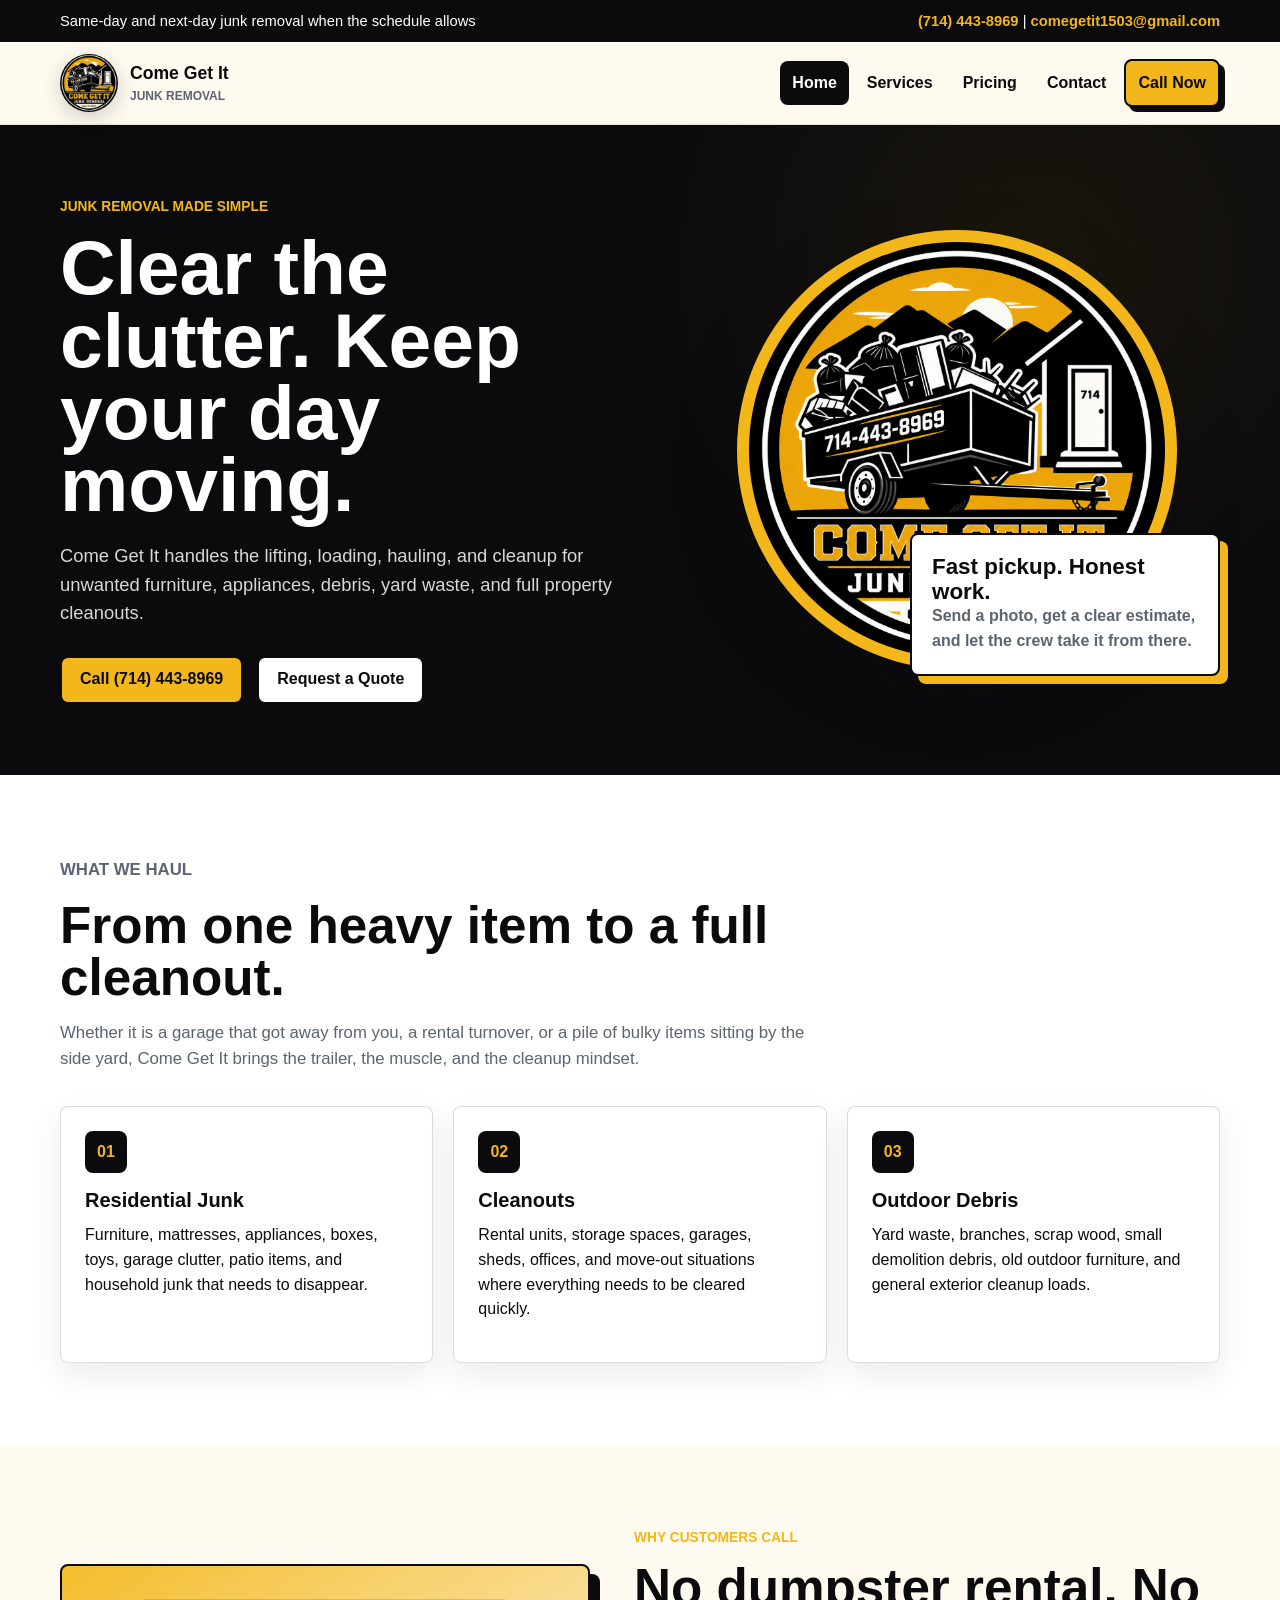
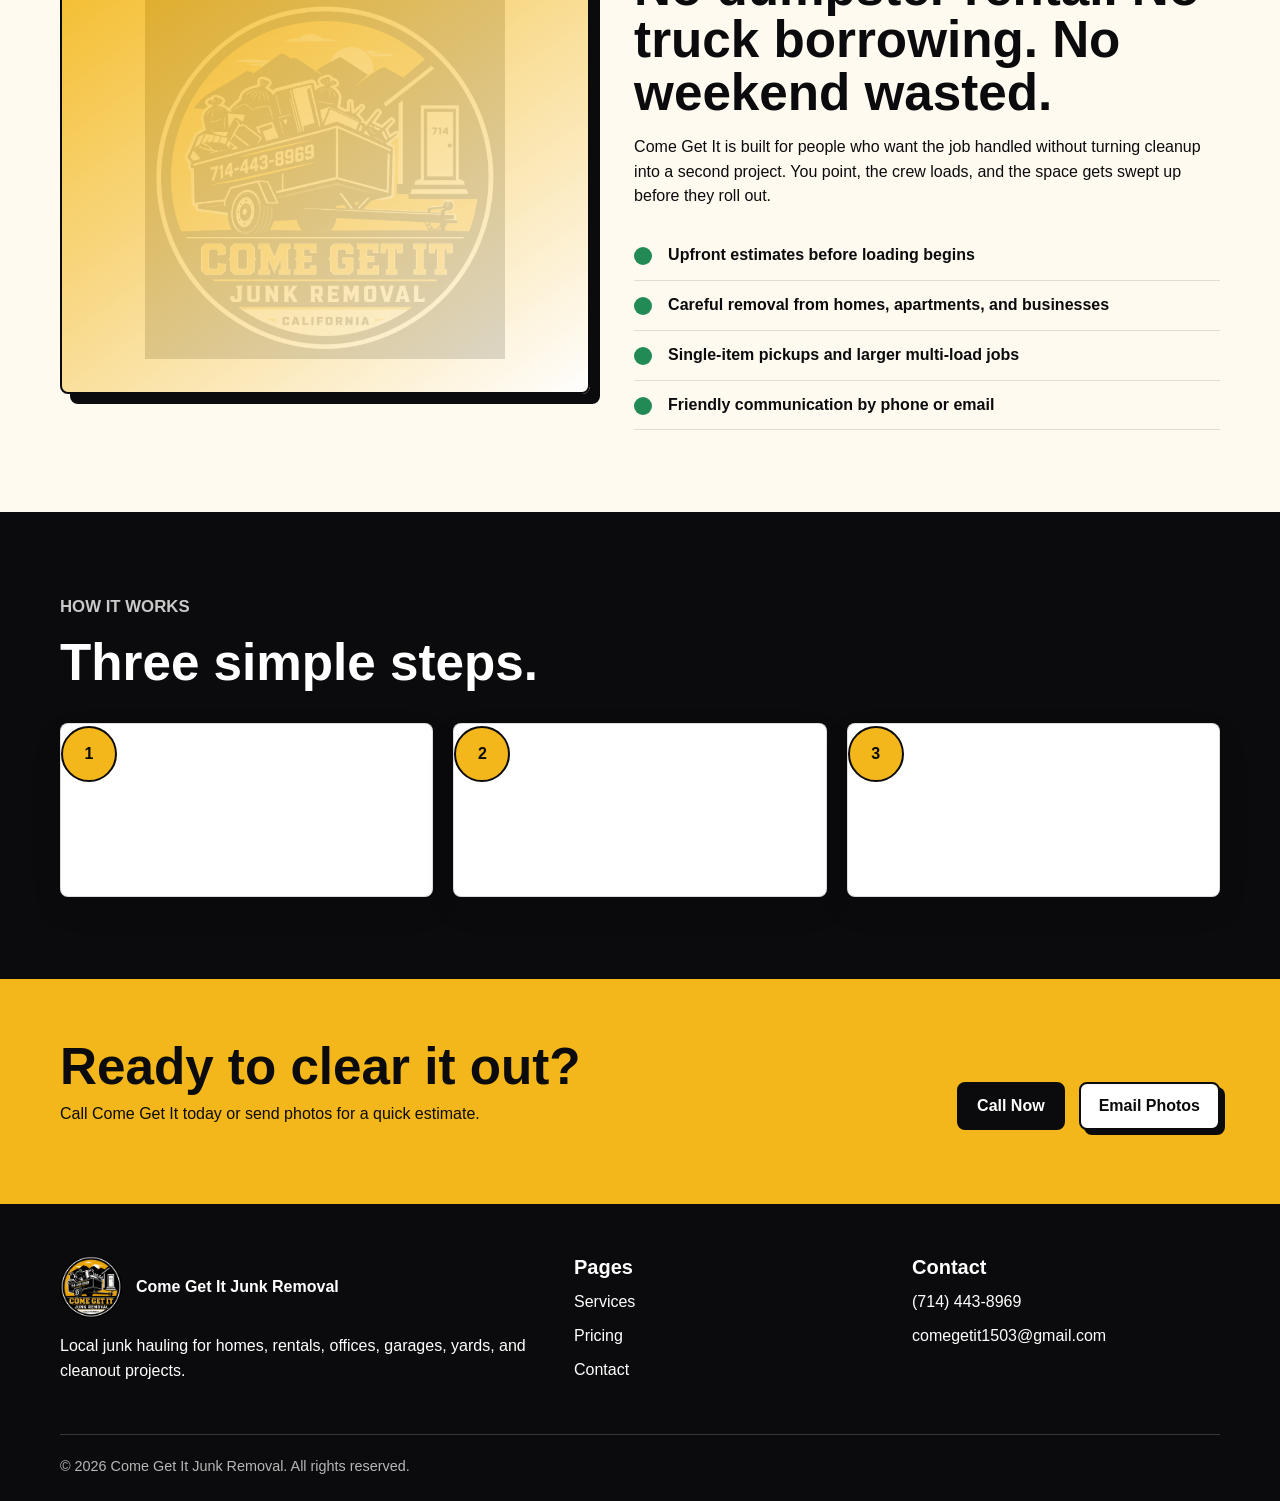
==== index.html @ c408c3f6 "Add files via upload" ====
<!doctype html>
<html lang="en">
  <head>
    <meta charset="utf-8">
    <meta name="viewport" content="width=device-width, initial-scale=1">
    <title>Come Get It | Junk Removal in California</title>
    <meta name="description" content="Come Get It provides fast junk removal for homes, apartments, businesses, garages, yards, cleanouts, and bulky item pickup. Call 714-443-8969.">
    <link rel="stylesheet" href="styles.css">
  </head>
  <body>
    <div class="topbar">
      <div class="topbar-inner">
        <span>Same-day and next-day junk removal when the schedule allows</span>
        <span><a href="tel:7144438969">(714) 443-8969</a> | <a href="mailto:comegetit1503@gmail.com">comegetit1503@gmail.com</a></span>
      </div>
    </div>
    <header class="site-header">
      <div class="nav-inner">
        <a class="brand" href="index.html">
          <img src="come-get-it-junk-removal-logo-refresh.png" alt="Come Get It Junk Removal logo">
          <span>Come Get It <small>Junk Removal</small></span>
        </a>
        <button class="nav-toggle" type="button" aria-label="Open menu" aria-expanded="false"></button>
        <nav class="nav-links" aria-label="Main navigation">
          <a href="index.html" aria-current="page">Home</a>
          <a href="services.html">Services</a>
          <a href="pricing.html">Pricing</a>
          <a href="contact.html">Contact</a>
          <a class="button" href="tel:7144438969">Call Now</a>
        </nav>
      </div>
    </header>

    <main>
      <section class="hero">
        <div class="hero-inner">
          <div>
            <p class="eyebrow">Junk removal made simple</p>
            <h1>Clear the clutter. Keep your day moving.</h1>
            <p class="lead">Come Get It handles the lifting, loading, hauling, and cleanup for unwanted furniture, appliances, debris, yard waste, and full property cleanouts.</p>
            <div class="hero-actions">
              <a class="button" href="tel:7144438969">Call (714) 443-8969</a>
              <a class="button light" href="contact.html">Request a Quote</a>
            </div>
          </div>
          <div class="hero-card" aria-label="Come Get It logo">
            <div class="logo-stage">
              <img src="come-get-it-junk-removal-logo-refresh.png" alt="Come Get It Junk Removal truck logo">
            </div>
            <div class="quick-panel">
              <strong>Fast pickup. Honest work.</strong>
              <span>Send a photo, get a clear estimate, and let the crew take it from there.</span>
            </div>
          </div>
        </div>
      </section>

      <section class="section alt">
        <div class="section-inner">
          <div class="section-head">
            <p class="eyebrow">What we haul</p>
            <h2>From one heavy item to a full cleanout.</h2>
            <p>Whether it is a garage that got away from you, a rental turnover, or a pile of bulky items sitting by the side yard, Come Get It brings the trailer, the muscle, and the cleanup mindset.</p>
          </div>
          <div class="grid three">
            <article class="service-card">
              <div class="icon">01</div>
              <h3>Residential Junk</h3>
              <p>Furniture, mattresses, appliances, boxes, toys, garage clutter, patio items, and household junk that needs to disappear.</p>
            </article>
            <article class="service-card">
              <div class="icon">02</div>
              <h3>Cleanouts</h3>
              <p>Rental units, storage spaces, garages, sheds, offices, and move-out situations where everything needs to be cleared quickly.</p>
            </article>
            <article class="service-card">
              <div class="icon">03</div>
              <h3>Outdoor Debris</h3>
              <p>Yard waste, branches, scrap wood, small demolition debris, old outdoor furniture, and general exterior cleanup loads.</p>
            </article>
          </div>
        </div>
      </section>

      <section class="section">
        <div class="section-inner split">
          <div class="image-band" aria-hidden="true"></div>
          <div>
            <p class="eyebrow">Why customers call</p>
            <h2>No dumpster rental. No truck borrowing. No weekend wasted.</h2>
            <p>Come Get It is built for people who want the job handled without turning cleanup into a second project. You point, the crew loads, and the space gets swept up before they roll out.</p>
            <ul class="check-list">
              <li>Upfront estimates before loading begins</li>
              <li>Careful removal from homes, apartments, and businesses</li>
              <li>Single-item pickups and larger multi-load jobs</li>
              <li>Friendly communication by phone or email</li>
            </ul>
          </div>
        </div>
      </section>

      <section class="section dark">
        <div class="section-inner">
          <div class="section-head">
            <p class="eyebrow">How it works</p>
            <h2>Three simple steps.</h2>
          </div>
          <div class="grid three steps">
            <article class="card step">
              <h3>Send the details</h3>
              <p>Call, email, or use the quote form with photos, location, and what needs to go.</p>
            </article>
            <article class="card step">
              <h3>Get a clear estimate</h3>
              <p>The price is based on volume, weight, access, labor, and disposal needs.</p>
            </article>
            <article class="card step">
              <h3>Point and relax</h3>
              <p>The team loads the junk, hauls it away, and leaves the area ready to use again.</p>
            </article>
          </div>
        </div>
      </section>

      <section class="cta">
        <div class="section-inner">
          <div>
            <h2>Ready to clear it out?</h2>
            <p>Call Come Get It today or send photos for a quick estimate.</p>
          </div>
          <div class="cta-actions">
            <a class="button dark" href="tel:7144438969">Call Now</a>
            <a class="button light" href="mailto:comegetit1503@gmail.com">Email Photos</a>
          </div>
        </div>
      </section>
    </main>

    <footer class="site-footer">
      <div class="footer-inner">
        <div>
          <div class="footer-brand">
            <img src="come-get-it-junk-removal-logo-refresh.png" alt="Come Get It Junk Removal logo">
            <strong>Come Get It Junk Removal</strong>
          </div>
          <p>Local junk hauling for homes, rentals, offices, garages, yards, and cleanout projects.</p>
        </div>
        <div>
          <h3>Pages</h3>
          <ul class="footer-list">
            <li><a href="services.html">Services</a></li>
            <li><a href="pricing.html">Pricing</a></li>
            <li><a href="contact.html">Contact</a></li>
          </ul>
        </div>
        <div>
          <h3>Contact</h3>
          <ul class="footer-list">
            <li><a href="tel:7144438969">(714) 443-8969</a></li>
            <li><a href="mailto:comegetit1503@gmail.com">comegetit1503@gmail.com</a></li>
          </ul>
        </div>
      </div>
      <div class="copyright">&copy; 2026 Come Get It Junk Removal. All rights reserved.</div>
    </footer>
    <script src="script.js"></script>
  </body>
</html>
---- styles.css ----
:root {
  --ink: #0b0b0d;
  --charcoal: #17191d;
  --steel: #5c6470;
  --line: #e8e2d6;
  --paper: #fffaf0;
  --white: #ffffff;
  --gold: #f3b71b;
  --gold-dark: #c98f04;
  --green: #218a55;
  --shadow: 0 24px 70px rgba(10, 10, 10, 0.18);
  --radius: 8px;
}

* {
  box-sizing: border-box;
}

body {
  margin: 0;
  color: var(--ink);
  background: var(--paper);
  font-family: Arial, Helvetica, sans-serif;
  line-height: 1.55;
}

img {
  max-width: 100%;
  display: block;
}

a {
  color: inherit;
}

.topbar {
  background: var(--ink);
  color: var(--white);
  font-size: 0.92rem;
}

.topbar-inner,
.nav-inner,
.section-inner,
.footer-inner {
  width: min(1160px, calc(100% - 32px));
  margin: 0 auto;
}

.topbar-inner {
  min-height: 42px;
  display: flex;
  align-items: center;
  justify-content: space-between;
  gap: 18px;
}

.topbar a {
  color: var(--gold);
  text-decoration: none;
  font-weight: 700;
}

.site-header {
  position: sticky;
  top: 0;
  z-index: 20;
  background: rgba(255, 250, 240, 0.96);
  border-bottom: 1px solid rgba(11, 11, 13, 0.1);
  backdrop-filter: blur(14px);
}

.nav-inner {
  min-height: 82px;
  display: flex;
  align-items: center;
  justify-content: space-between;
  gap: 24px;
}

.brand {
  display: flex;
  align-items: center;
  gap: 12px;
  text-decoration: none;
  font-weight: 900;
  letter-spacing: 0;
}

.brand img {
  width: 58px;
  height: 58px;
  border-radius: 50%;
  object-fit: cover;
  box-shadow: 0 6px 20px rgba(0, 0, 0, 0.18);
}

.brand span {
  display: block;
  font-size: 1.1rem;
}

.brand small {
  display: block;
  color: var(--steel);
  font-weight: 800;
  font-size: 0.75rem;
  text-transform: uppercase;
}

.nav-links {
  display: flex;
  align-items: center;
  gap: 6px;
}

.nav-links a {
  text-decoration: none;
  font-weight: 800;
  padding: 10px 12px;
  border-radius: var(--radius);
}

.nav-links a:hover,
.nav-links a[aria-current="page"] {
  background: var(--ink);
  color: var(--white);
}

.nav-toggle {
  display: none;
  border: 0;
  background: var(--ink);
  color: var(--white);
  width: 44px;
  height: 44px;
  border-radius: var(--radius);
  font-size: 1.45rem;
  cursor: pointer;
}

.nav-toggle::before {
  content: "\2630";
}

.button {
  display: inline-flex;
  align-items: center;
  justify-content: center;
  min-height: 48px;
  padding: 0 18px;
  border-radius: var(--radius);
  border: 2px solid var(--ink);
  background: var(--gold);
  color: var(--ink);
  font-weight: 900;
  text-decoration: none;
  box-shadow: 5px 5px 0 var(--ink);
  transition: transform 0.16s ease, box-shadow 0.16s ease;
}

.button:hover {
  transform: translate(2px, 2px);
  box-shadow: 3px 3px 0 var(--ink);
}

.button.dark {
  background: var(--ink);
  color: var(--white);
  border-color: var(--ink);
  box-shadow: 5px 5px 0 var(--gold);
}

.button.light {
  background: var(--white);
}

.hero {
  background:
    linear-gradient(110deg, rgba(11, 11, 13, 0.92), rgba(11, 11, 13, 0.78)),
    radial-gradient(circle at 80% 20%, rgba(243, 183, 27, 0.36), transparent 34%),
    var(--ink);
  color: var(--white);
  overflow: hidden;
}

.hero-inner {
  width: min(1160px, calc(100% - 32px));
  margin: 0 auto;
  min-height: 650px;
  display: grid;
  grid-template-columns: 1.05fr 0.95fr;
  align-items: center;
  gap: 54px;
  padding: 62px 0;
}

.eyebrow {
  color: var(--gold);
  font-weight: 900;
  text-transform: uppercase;
  font-size: 0.86rem;
}

h1,
h2,
h3,
p {
  margin-top: 0;
}

h1 {
  font-size: clamp(2.65rem, 6vw, 5.25rem);
  line-height: 0.94;
  margin-bottom: 22px;
  letter-spacing: 0;
}

h2 {
  font-size: clamp(2rem, 4vw, 3.25rem);
  line-height: 1.02;
  margin-bottom: 16px;
  letter-spacing: 0;
}

h3 {
  font-size: 1.25rem;
  line-height: 1.18;
  margin-bottom: 10px;
}

.lead {
  font-size: 1.15rem;
  color: rgba(255, 255, 255, 0.84);
  max-width: 620px;
}

.hero-actions,
.cta-actions {
  display: flex;
  gap: 14px;
  flex-wrap: wrap;
  margin-top: 28px;
}

.hero-card {
  position: relative;
  min-height: 500px;
  display: grid;
  place-items: center;
}

.logo-stage {
  width: min(440px, 90vw);
  aspect-ratio: 1;
  border-radius: 50%;
  background: var(--gold);
  padding: 12px;
  box-shadow: var(--shadow);
}

.logo-stage img {
  width: 100%;
  height: 100%;
  border-radius: 50%;
  object-fit: cover;
}

.quick-panel {
  position: absolute;
  right: 0;
  bottom: 24px;
  width: min(310px, 78vw);
  background: var(--white);
  color: var(--ink);
  border: 2px solid var(--ink);
  border-radius: var(--radius);
  box-shadow: 8px 8px 0 var(--gold);
  padding: 20px;
}

.quick-panel strong {
  display: block;
  font-size: 1.4rem;
  line-height: 1.1;
}

.quick-panel span {
  color: var(--steel);
  font-weight: 700;
}

.section {
  padding: 82px 0;
}

.section.alt {
  background: var(--white);
}

.section.dark {
  background: var(--ink);
  color: var(--white);
}

.section-head {
  max-width: 760px;
  margin-bottom: 34px;
}

.section-head p {
  color: var(--steel);
  font-size: 1.05rem;
}

.dark .section-head p,
.dark p {
  color: rgba(255, 255, 255, 0.78);
}

.grid {
  display: grid;
  gap: 20px;
}

.grid.three {
  grid-template-columns: repeat(3, minmax(0, 1fr));
}

.grid.two {
  grid-template-columns: repeat(2, minmax(0, 1fr));
}

.card,
.service-card,
.price-card,
.contact-card {
  background: var(--white);
  border: 1px solid rgba(11, 11, 13, 0.14);
  border-radius: var(--radius);
  padding: 24px;
  box-shadow: 0 12px 32px rgba(10, 10, 10, 0.08);
}

.card strong,
.service-card strong {
  color: var(--gold-dark);
}

.icon {
  width: 42px;
  height: 42px;
  border-radius: var(--radius);
  display: grid;
  place-items: center;
  background: var(--ink);
  color: var(--gold);
  font-weight: 900;
  margin-bottom: 16px;
}

.split {
  display: grid;
  grid-template-columns: 0.95fr 1.05fr;
  gap: 44px;
  align-items: center;
}

.image-band {
  min-height: 430px;
  border-radius: var(--radius);
  border: 2px solid var(--ink);
  background:
    linear-gradient(145deg, rgba(243, 183, 27, 0.92), rgba(255, 255, 255, 0.86)),
    url("come-get-it-junk-removal-logo-refresh.png") center / 360px no-repeat;
  box-shadow: 10px 10px 0 var(--ink);
}

.check-list {
  padding: 0;
  margin: 22px 0 0;
  list-style: none;
}

.check-list li {
  padding: 12px 0 12px 34px;
  border-bottom: 1px solid rgba(11, 11, 13, 0.12);
  position: relative;
  font-weight: 800;
}

.check-list li::before {
  content: "";
  position: absolute;
  left: 0;
  top: 16px;
  width: 18px;
  height: 18px;
  border-radius: 50%;
  background: var(--green);
}

.steps {
  counter-reset: steps;
}

.step {
  counter-increment: steps;
  position: relative;
  padding-left: 76px;
}

.step::before {
  content: counter(steps);
  position: absolute;
  left: 0;
  top: 2px;
  width: 52px;
  height: 52px;
  border-radius: 50%;
  display: grid;
  place-items: center;
  background: var(--gold);
  color: var(--ink);
  border: 2px solid var(--ink);
  font-weight: 900;
}

.service-list {
  columns: 2;
  padding-left: 20px;
}

.service-list li {
  break-inside: avoid;
  margin-bottom: 9px;
  font-weight: 700;
}

.price-card.featured {
  border: 3px solid var(--gold);
  box-shadow: 9px 9px 0 var(--ink);
}

.price {
  display: block;
  font-size: 2.15rem;
  font-weight: 900;
  margin: 14px 0 4px;
}

.note {
  color: var(--steel);
  font-size: 0.94rem;
}

.cta {
  background: var(--gold);
  color: var(--ink);
  padding: 62px 0;
}

.cta .section-inner {
  display: flex;
  align-items: center;
  justify-content: space-between;
  gap: 30px;
}

.cta h2 {
  margin-bottom: 8px;
}

.contact-grid {
  display: grid;
  grid-template-columns: 0.9fr 1.1fr;
  gap: 28px;
}

.contact-card a {
  color: var(--ink);
  font-weight: 900;
}

form {
  display: grid;
  gap: 14px;
}

label {
  font-weight: 900;
}

input,
select,
textarea {
  width: 100%;
  border: 2px solid rgba(11, 11, 13, 0.18);
  border-radius: var(--radius);
  padding: 13px 14px;
  font: inherit;
  background: var(--white);
}

textarea {
  min-height: 132px;
  resize: vertical;
}

.form-row {
  display: grid;
  grid-template-columns: 1fr 1fr;
  gap: 14px;
}

.site-footer {
  background: var(--ink);
  color: var(--white);
  padding: 52px 0 24px;
}

.footer-inner {
  display: grid;
  grid-template-columns: 1.1fr 0.7fr 0.7fr;
  gap: 30px;
}

.footer-brand {
  display: flex;
  align-items: center;
  gap: 14px;
  margin-bottom: 16px;
}

.footer-brand img {
  width: 62px;
  height: 62px;
  border-radius: 50%;
}

.footer-inner a {
  color: var(--white);
  text-decoration: none;
}

.footer-inner a:hover {
  color: var(--gold);
}

.footer-list {
  padding: 0;
  list-style: none;
  margin: 0;
}

.footer-list li {
  margin-bottom: 9px;
}

.copyright {
  width: min(1160px, calc(100% - 32px));
  margin: 34px auto 0;
  padding-top: 20px;
  border-top: 1px solid rgba(255, 255, 255, 0.18);
  color: rgba(255, 255, 255, 0.7);
  font-size: 0.9rem;
}

@media (max-width: 880px) {
  .topbar-inner {
    flex-direction: column;
    align-items: flex-start;
    padding: 10px 0;
    gap: 4px;
  }

  .nav-toggle {
    display: grid;
    place-items: center;
  }

  .nav-links {
    position: absolute;
    left: 16px;
    right: 16px;
    top: calc(100% + 8px);
    display: none;
    flex-direction: column;
    align-items: stretch;
    background: var(--white);
    padding: 12px;
    border: 2px solid var(--ink);
    border-radius: var(--radius);
    box-shadow: 7px 7px 0 var(--gold);
  }

  .nav-links.open {
    display: flex;
  }

  .nav-links a {
    padding: 13px 12px;
  }

  .hero-inner,
  .split,
  .contact-grid,
  .grid.two,
  .grid.three,
  .footer-inner {
    grid-template-columns: 1fr;
  }

  .hero-inner {
    min-height: auto;
    gap: 22px;
  }

  .hero-card {
    min-height: 380px;
  }

  .quick-panel {
    position: static;
    margin-top: -36px;
    justify-self: center;
  }

  .cta .section-inner {
    flex-direction: column;
    align-items: flex-start;
  }

  .form-row {
    grid-template-columns: 1fr;
  }

  .service-list {
    columns: 1;
  }
}

@media (max-width: 540px) {
  .brand span {
    font-size: 1rem;
  }

  .brand img {
    width: 50px;
    height: 50px;
  }

  .section {
    padding: 58px 0;
  }

  .hero-actions,
  .cta-actions {
    flex-direction: column;
  }

  .button {
    width: 100%;
  }
}
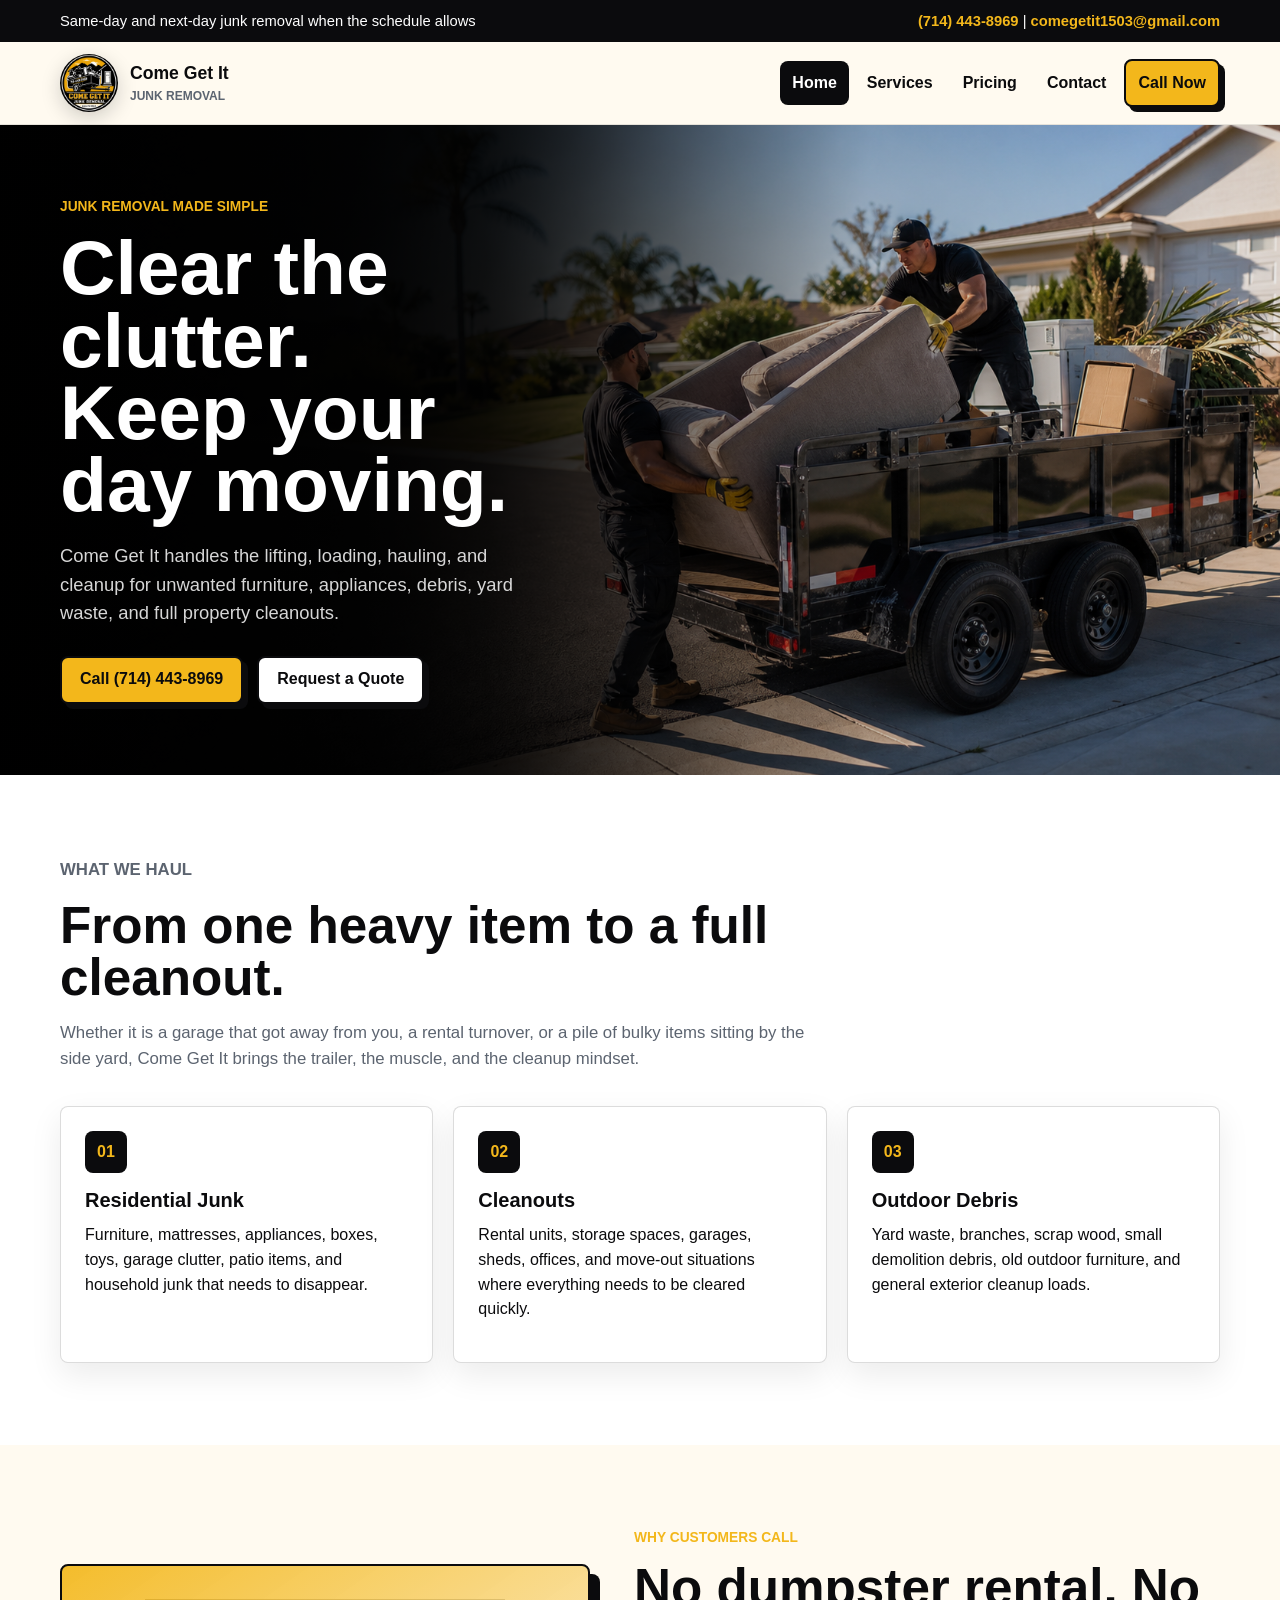
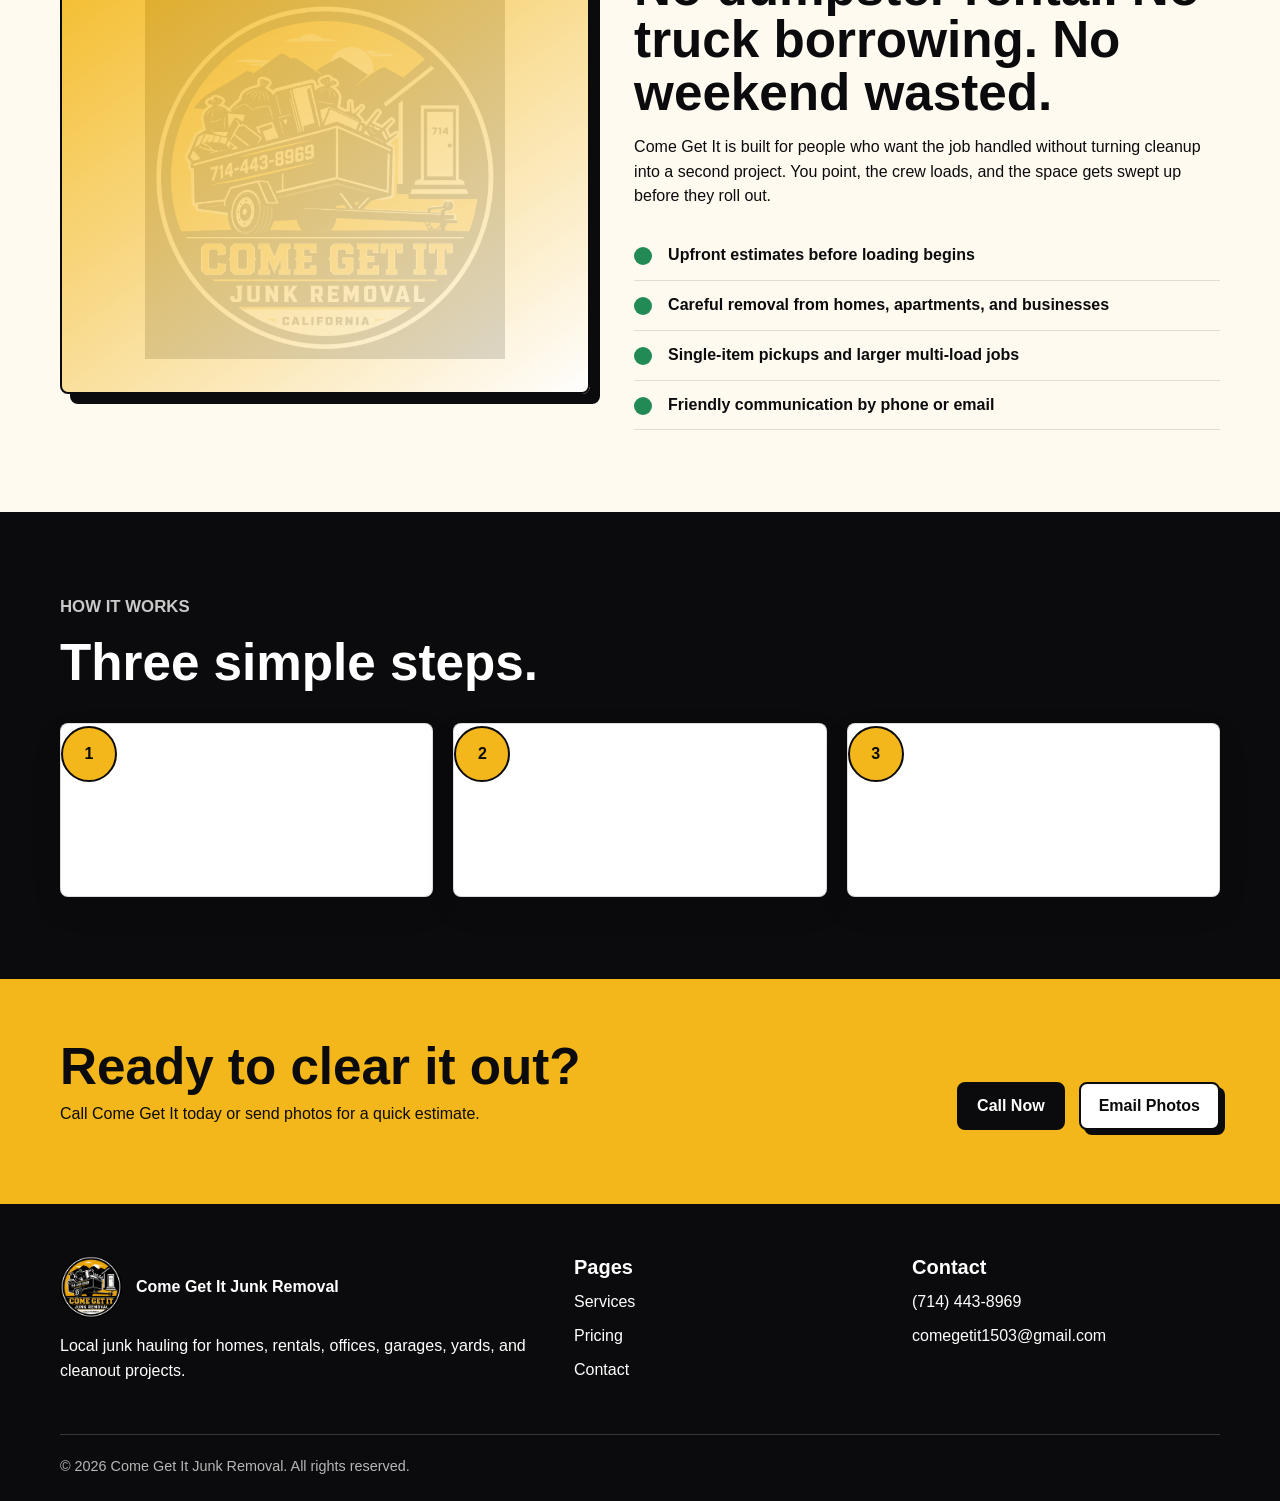
==== commit c9370f9d: "Add files via upload" ====
--- a/index.html
+++ b/index.html
@@ -43,15 +43,7 @@
               <a class="button light" href="contact.html">Request a Quote</a>
             </div>
           </div>
-          <div class="hero-card" aria-label="Come Get It logo">
-            <div class="logo-stage">
-              <img src="come-get-it-junk-removal-logo-refresh.png" alt="Come Get It Junk Removal truck logo">
-            </div>
-            <div class="quick-panel">
-              <strong>Fast pickup. Honest work.</strong>
-              <span>Send a photo, get a clear estimate, and let the crew take it from there.</span>
-            </div>
-          </div>
+          <div class="hero-photo-space" aria-hidden="true"></div>
         </div>
       </section>
 
--- a/styles.css
+++ b/styles.css
@@ -177,8 +177,8 @@
 
 .hero {
   background:
-    linear-gradient(110deg, rgba(11, 11, 13, 0.92), rgba(11, 11, 13, 0.78)),
-    radial-gradient(circle at 80% 20%, rgba(243, 183, 27, 0.36), transparent 34%),
+    linear-gradient(90deg, rgba(0, 0, 0, 0.92) 0%, rgba(0, 0, 0, 0.76) 38%, rgba(0, 0, 0, 0.22) 68%, rgba(0, 0, 0, 0.08) 100%),
+    url("come-get-it-hero-junk-removal.png") center / cover no-repeat,
     var(--ink);
   color: var(--white);
   overflow: hidden;
@@ -189,7 +189,7 @@
   margin: 0 auto;
   min-height: 650px;
   display: grid;
-  grid-template-columns: 1.05fr 0.95fr;
+  grid-template-columns: minmax(0, 0.82fr) minmax(0, 1.18fr);
   align-items: center;
   gap: 54px;
   padding: 62px 0;
@@ -248,6 +248,10 @@
   min-height: 500px;
   display: grid;
   place-items: center;
+}
+
+.hero-photo-space {
+  min-height: 500px;
 }
 
 .logo-stage {
@@ -616,8 +620,19 @@
     gap: 22px;
   }
 
+  .hero {
+    background:
+      linear-gradient(180deg, rgba(0, 0, 0, 0.9) 0%, rgba(0, 0, 0, 0.72) 52%, rgba(0, 0, 0, 0.35) 100%),
+      url("come-get-it-hero-junk-removal.png") center / cover no-repeat,
+      var(--ink);
+  }
+
   .hero-card {
     min-height: 380px;
+  }
+
+  .hero-photo-space {
+    min-height: 260px;
   }
 
   .quick-panel {
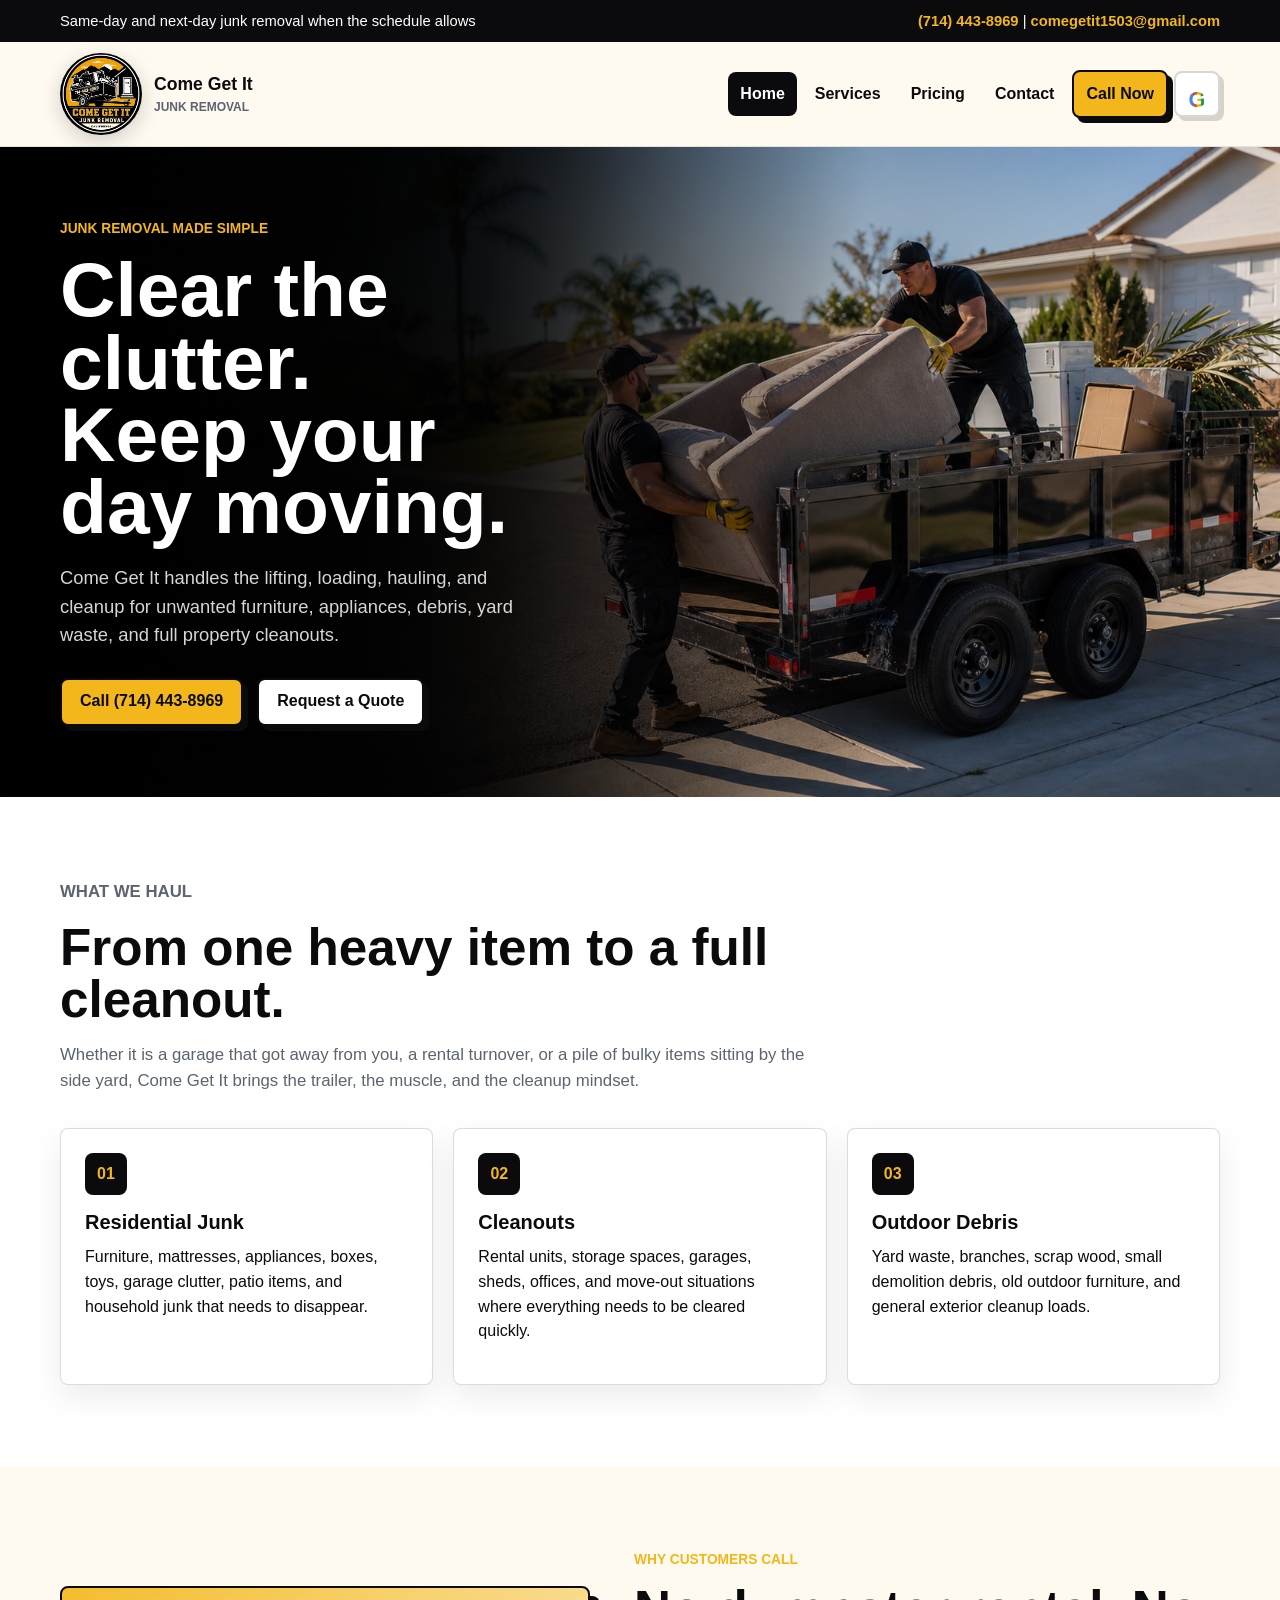
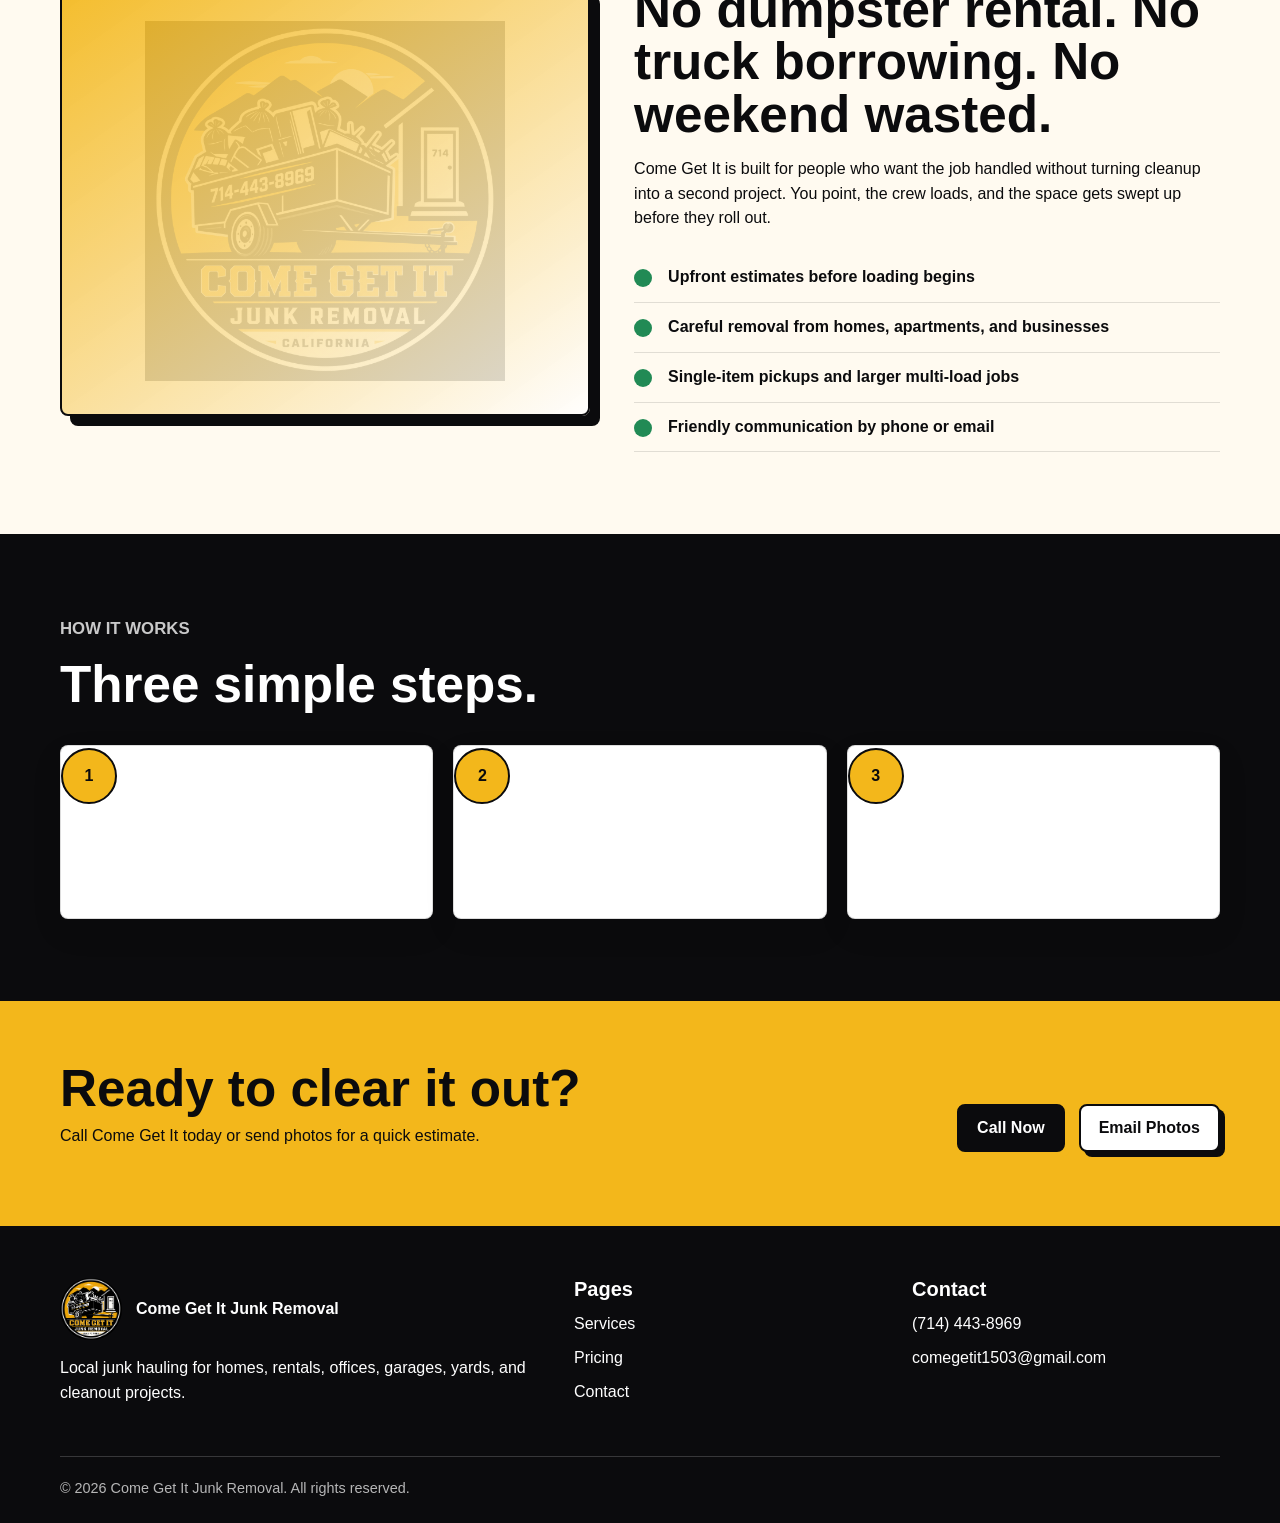
==== commit fa27b8f7: "Add files via upload" ====
--- a/index.html
+++ b/index.html
@@ -27,6 +27,7 @@
           <a href="pricing.html">Pricing</a>
           <a href="contact.html">Contact</a>
           <a class="button" href="tel:7144438969">Call Now</a>
+          <a class="google-review" href="https://www.google.com/search?q=come+get+it+jung+removal&oq=come+&gs_lcrp=EgZjaHJvbWUqBggAEEUYOzIGCAAQRRg7MgYIARBFGDkyDAgCECMYJxiABBiKBTIHCAMQLhiABDIGCAQQRRg8MgYIBRBFGDwyBggGEEUYPDIGCAcQRRg80gEIMzIyMWowajeoAgCwAgA&sourceid=chrome&ie=UTF-8#lrd=0x455774424c868865:0x972caba1a61c6d0f,1,,,," target="_blank" rel="noopener" aria-label="Read Come Get It Google reviews"><span class="google-g">G</span></a>
         </nav>
       </div>
     </header>
--- a/styles.css
+++ b/styles.css
@@ -71,7 +71,7 @@
 }
 
 .nav-inner {
-  min-height: 82px;
+  min-height: 104px;
   display: flex;
   align-items: center;
   justify-content: space-between;
@@ -88,8 +88,8 @@
 }
 
 .brand img {
-  width: 58px;
-  height: 58px;
+  width: 82px;
+  height: 82px;
   border-radius: 50%;
   object-fit: cover;
   box-shadow: 0 6px 20px rgba(0, 0, 0, 0.18);
@@ -125,6 +125,35 @@
 .nav-links a[aria-current="page"] {
   background: var(--ink);
   color: var(--white);
+}
+
+.google-review {
+  min-width: 46px;
+  height: 46px;
+  padding: 0;
+  display: inline-grid;
+  place-items: center;
+  border: 2px solid rgba(11, 11, 13, 0.16);
+  border-radius: var(--radius);
+  background: var(--white);
+  text-decoration: none;
+  box-shadow: 4px 4px 0 rgba(11, 11, 13, 0.16);
+}
+
+.google-review:hover {
+  background: var(--white);
+  color: inherit;
+  border-color: var(--ink);
+}
+
+.google-g {
+  font-size: 1.35rem;
+  font-weight: 900;
+  font-family: Arial, Helvetica, sans-serif;
+  background: linear-gradient(90deg, #4285f4 0 25%, #db4437 25% 50%, #f4b400 50% 75%, #0f9d58 75% 100%);
+  -webkit-background-clip: text;
+  background-clip: text;
+  color: transparent;
 }
 
 .nav-toggle {
@@ -661,8 +690,8 @@
   }
 
   .brand img {
-    width: 50px;
-    height: 50px;
+    width: 68px;
+    height: 68px;
   }
 
   .section {
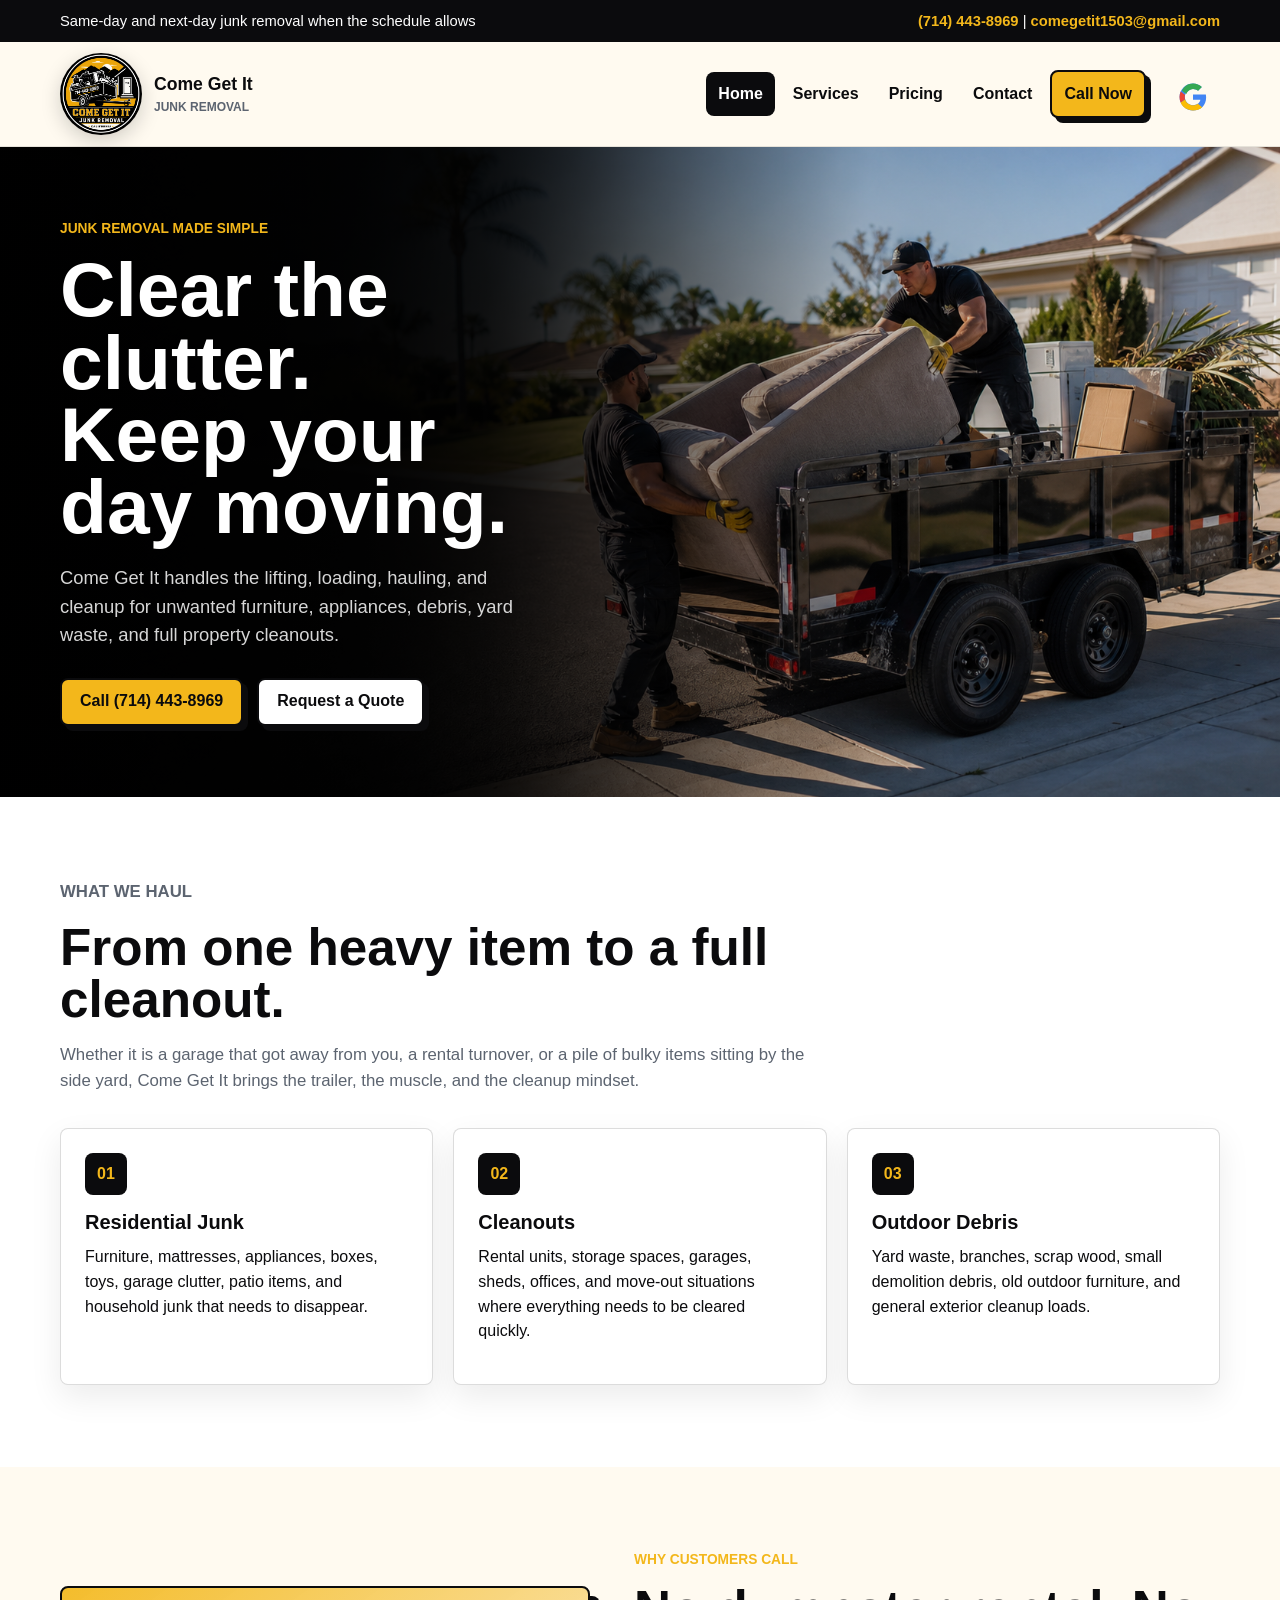
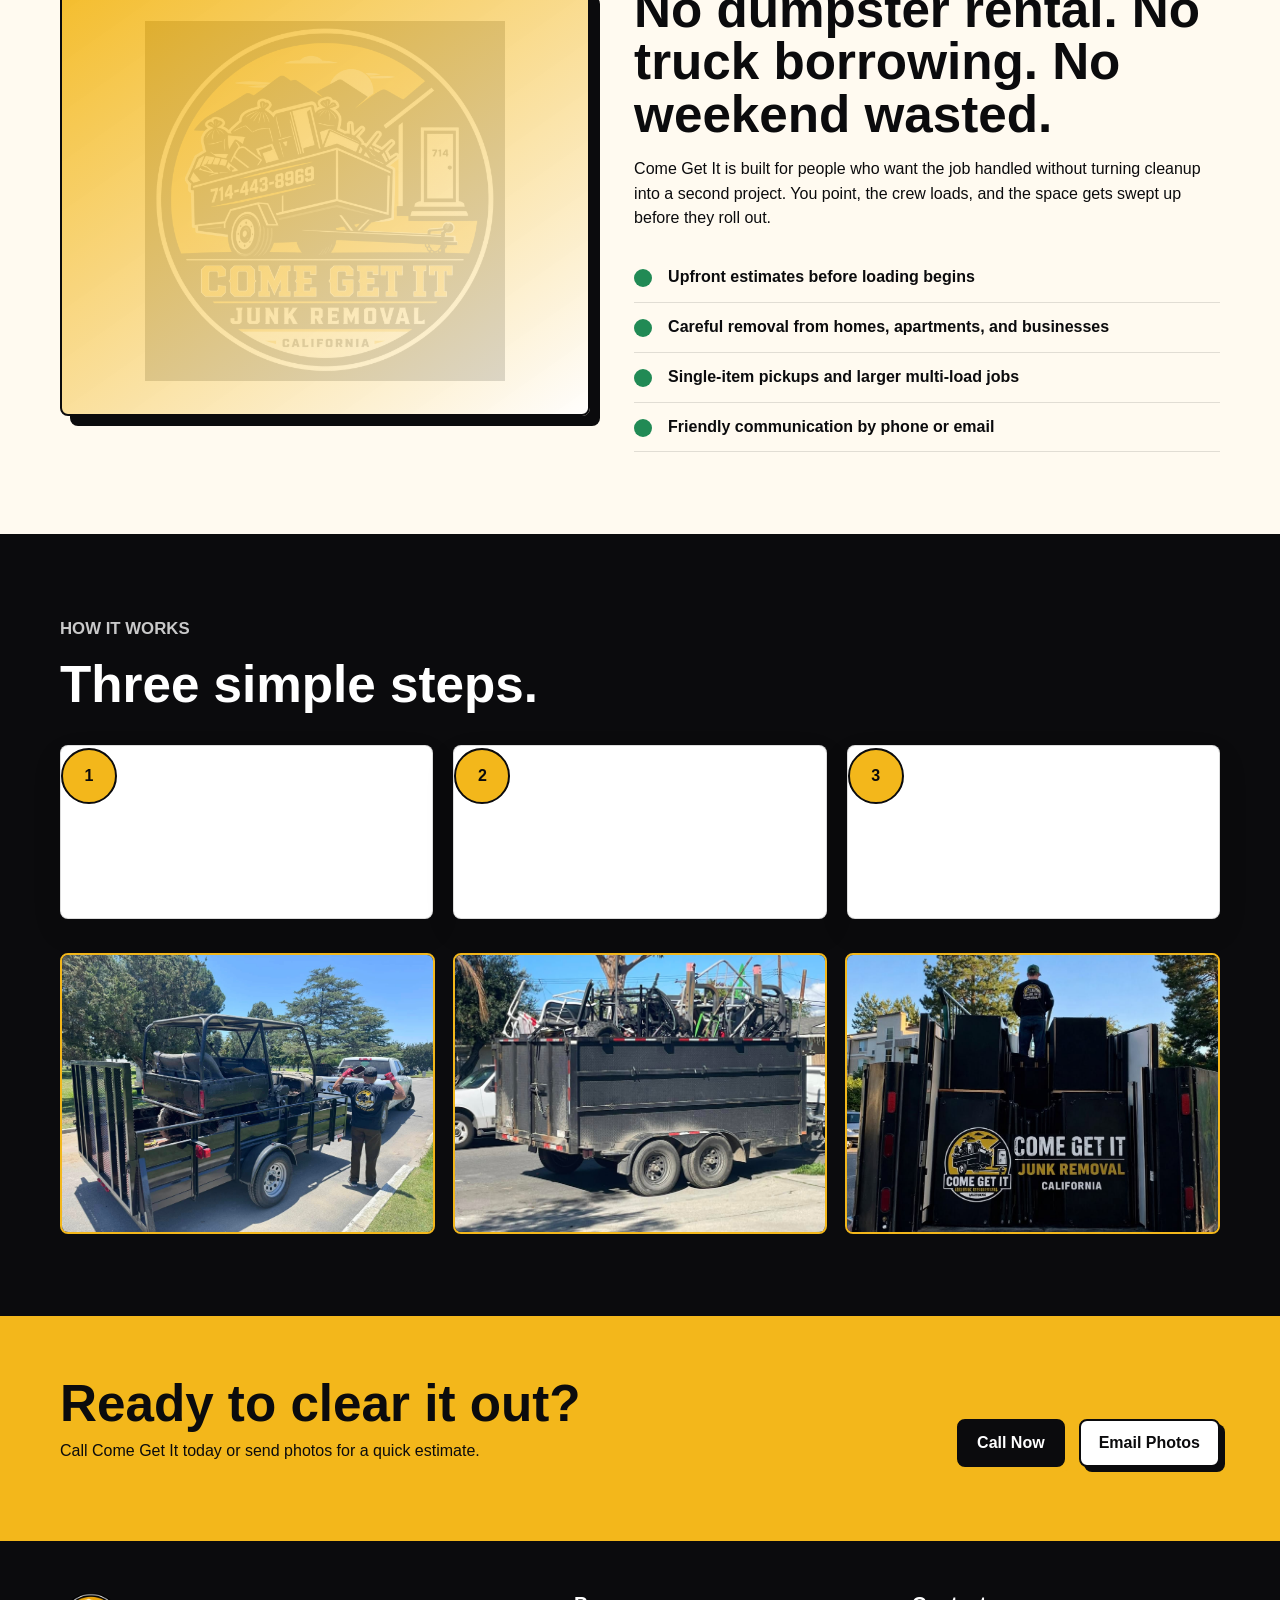
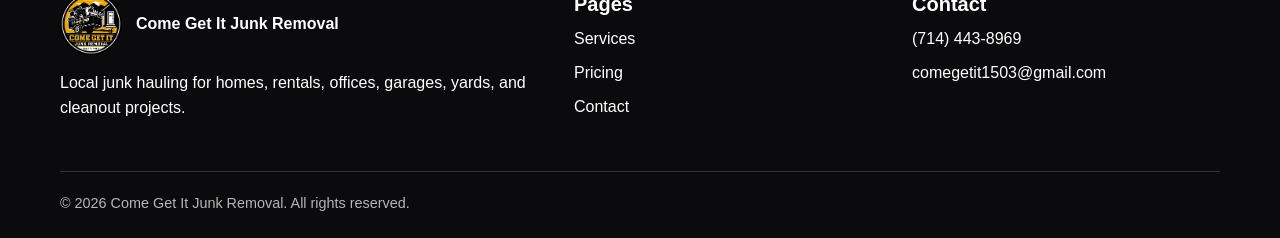
==== commit 6dd73f53: "Add files via upload" ====
--- a/index.html
+++ b/index.html
@@ -112,6 +112,11 @@
               <p>The team loads the junk, hauls it away, and leaves the area ready to use again.</p>
             </article>
           </div>
+          <div class="photo-gallery" aria-label="Recent junk removal jobs">
+            <img src="gallery-loaded-trailer.jpg" alt="Come Get It hauling a large utility vehicle" loading="lazy" />
+            <img src="gallery-junk-haul.jpg" alt="A Come Get It trailer loaded for junk removal" loading="lazy" />
+            <img src="gallery-come-get-it-trailer.jpg" alt="Come Get It Junk Removal branded trailer" loading="lazy" />
+          </div>
         </div>
       </section>
 
--- a/styles.css
+++ b/styles.css
@@ -112,6 +112,8 @@
   display: flex;
   align-items: center;
   gap: 6px;
+  flex: 1;
+  justify-content: flex-end;
 }
 
 .nav-links a {
@@ -128,32 +130,34 @@
 }
 
 .google-review {
-  min-width: 46px;
-  height: 46px;
+  min-width: 44px;
+  height: 44px;
   padding: 0;
   display: inline-grid;
   place-items: center;
-  border: 2px solid rgba(11, 11, 13, 0.16);
-  border-radius: var(--radius);
-  background: var(--white);
+  border: 0;
+  border-radius: 50%;
+  background: transparent;
   text-decoration: none;
-  box-shadow: 4px 4px 0 rgba(11, 11, 13, 0.16);
+  margin-left: 14px;
 }
 
 .google-review:hover {
-  background: var(--white);
+  background: rgba(11, 11, 13, 0.08);
   color: inherit;
-  border-color: var(--ink);
 }
 
 .google-g {
-  font-size: 1.35rem;
-  font-weight: 900;
-  font-family: Arial, Helvetica, sans-serif;
-  background: linear-gradient(90deg, #4285f4 0 25%, #db4437 25% 50%, #f4b400 50% 75%, #0f9d58 75% 100%);
-  -webkit-background-clip: text;
-  background-clip: text;
-  color: transparent;
+  width: 30px;
+  height: 30px;
+  display: block;
+  background: url("data:image/svg+xml,%3Csvg viewBox='0 0 48 48' xmlns='http://www.w3.org/2000/svg'%3E%3Cpath fill='%234285F4' d='M44.5 20H24v8.5h11.8C34.7 33.9 30.1 37 24 37c-7.2 0-13-5.8-13-13s5.8-13 13-13c3.1 0 5.9 1.1 8.1 3.1l6-6C34.4 4.7 29.5 2.5 24 2.5 12.1 2.5 2.5 12.1 2.5 24S12.1 45.5 24 45.5c12.4 0 21-8.7 21-20.9 0-1.5-.2-3-.5-4.6z'/%3E%3Cpath fill='%2334A853' d='M6.3 14.1l7 5.1C15.2 14.4 19.3 11 24 11c3.1 0 5.9 1.1 8.1 3.1l6-6C34.4 4.7 29.5 2.5 24 2.5c-7.8 0-14.6 4.4-17.7 11.6z'/%3E%3Cpath fill='%23FBBC05' d='M24 45.5c5.9 0 10.9-1.9 14.6-5.3l-6.8-5.6C29.8 36.1 27.2 37 24 37c-6 0-11.1-4.1-12.7-9.6l-7.1 5.5C7.2 40.3 14.7 45.5 24 45.5z'/%3E%3Cpath fill='%23EA4335' d='M11.3 27.4c-.4-1.1-.6-2.2-.6-3.4s.2-2.3.6-3.4l-7-5.5C3.1 17.8 2.5 20.8 2.5 24s.6 6.2 1.8 8.9l7-5.5z'/%3E%3C/svg%3E") center / contain no-repeat;
+  text-indent: -9999px;
+  overflow: hidden;
+}
+
+.google-g {
+  font-weight: 900;
 }
 
 .nav-toggle {
@@ -457,6 +461,22 @@
   color: var(--ink);
   border: 2px solid var(--ink);
   font-weight: 900;
+}
+
+.photo-gallery {
+  display: grid;
+  grid-template-columns: repeat(3, minmax(0, 1fr));
+  gap: 18px;
+  margin-top: 34px;
+}
+
+.photo-gallery img {
+  display: block;
+  width: 100%;
+  aspect-ratio: 4 / 3;
+  object-fit: cover;
+  border: 2px solid var(--gold);
+  border-radius: var(--radius);
 }
 
 .service-list {
@@ -627,6 +647,11 @@
     box-shadow: 7px 7px 0 var(--gold);
   }
 
+  .google-review {
+    margin-left: 0;
+    justify-self: flex-end;
+  }
+
   .nav-links.open {
     display: flex;
   }
@@ -698,6 +723,10 @@
     padding: 58px 0;
   }
 
+  .photo-gallery {
+    grid-template-columns: 1fr;
+  }
+
   .hero-actions,
   .cta-actions {
     flex-direction: column;
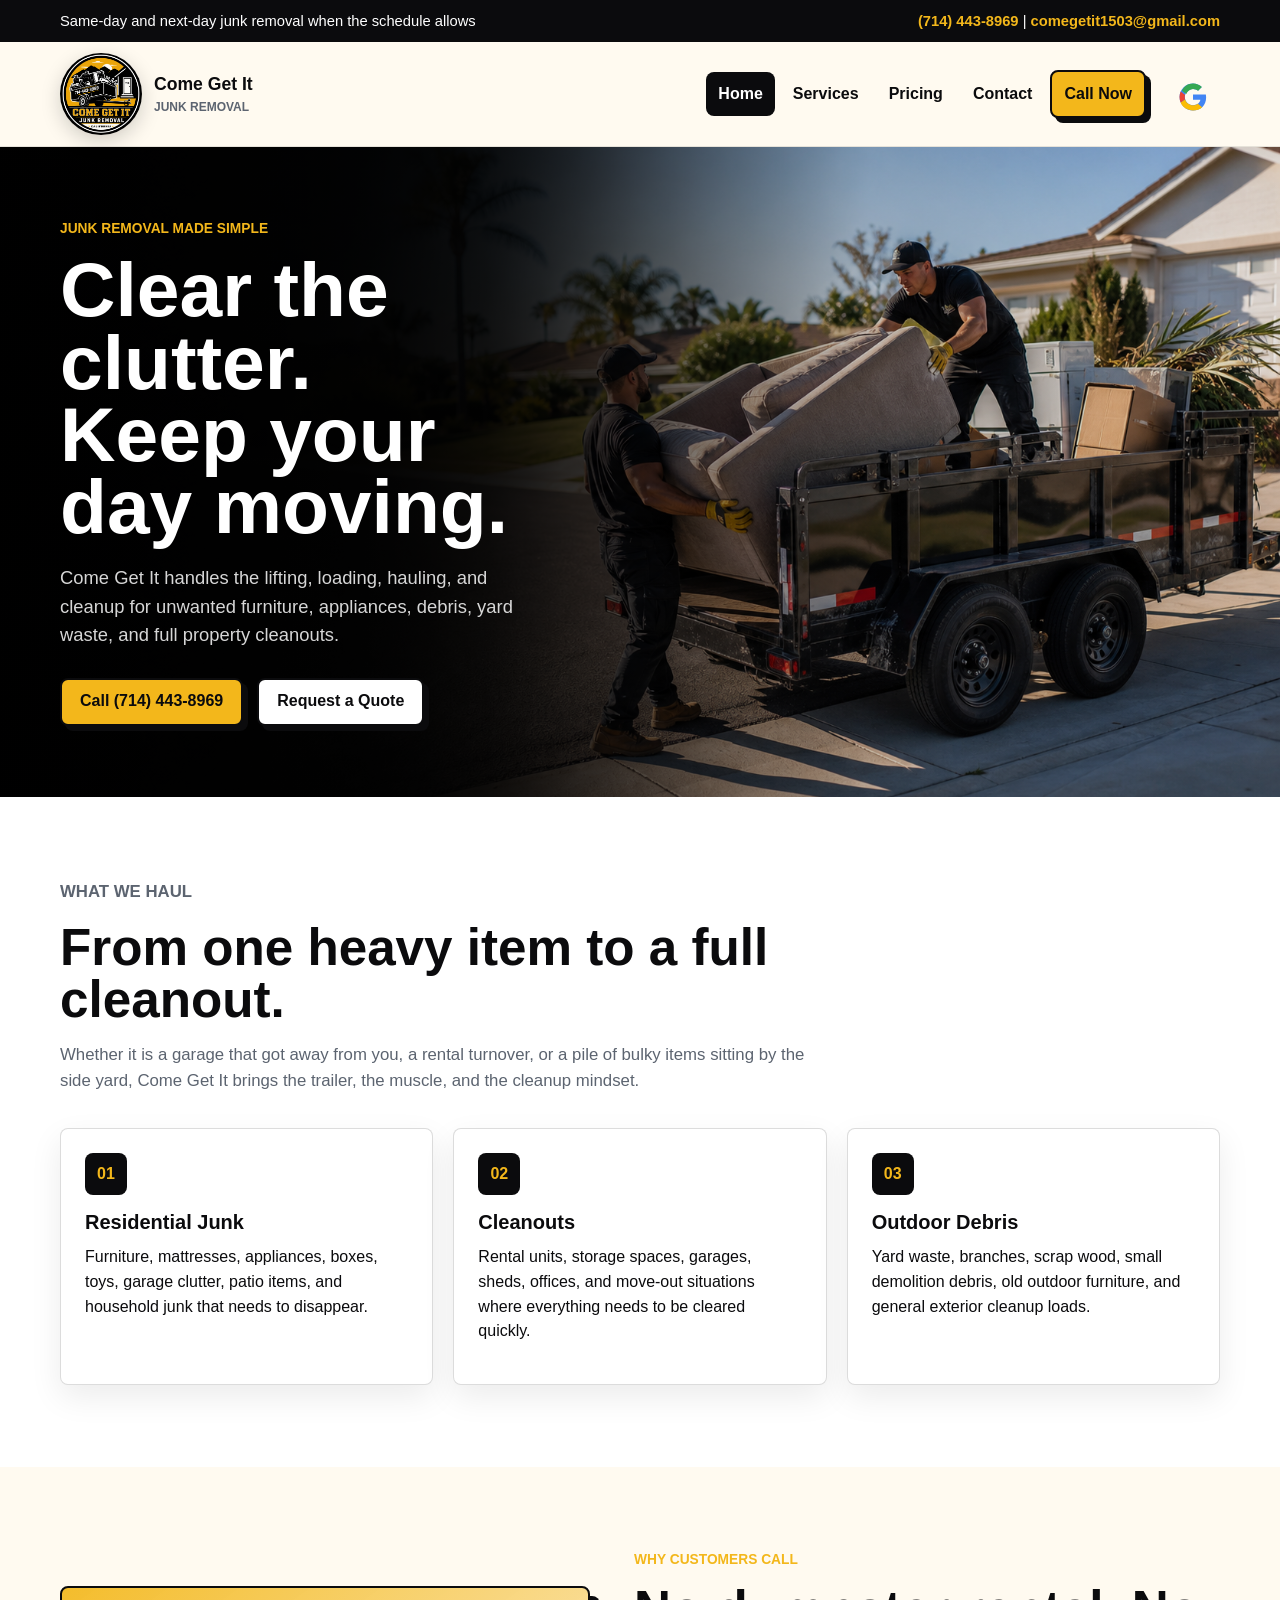
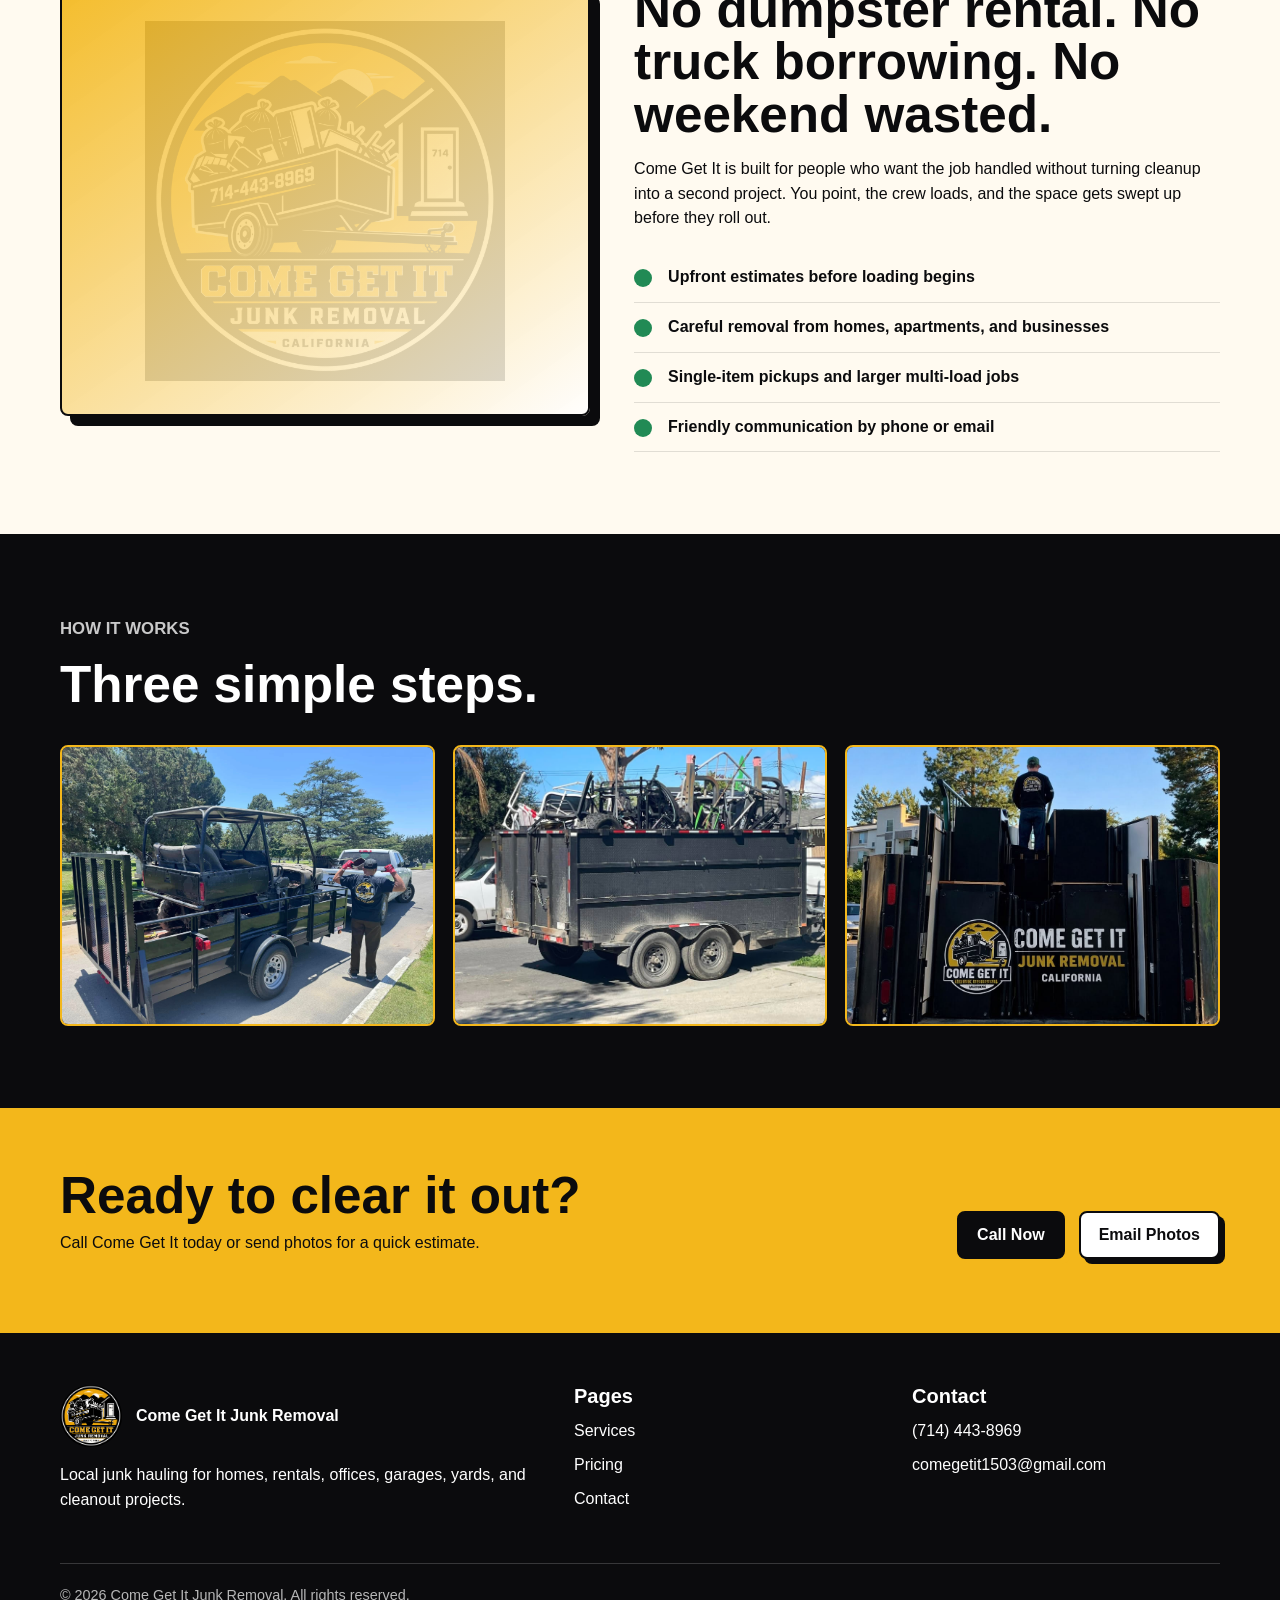
==== commit 61bc6ff2: "Add files via upload" ====
--- a/index.html
+++ b/index.html
@@ -98,20 +98,6 @@
             <p class="eyebrow">How it works</p>
             <h2>Three simple steps.</h2>
           </div>
-          <div class="grid three steps">
-            <article class="card step">
-              <h3>Send the details</h3>
-              <p>Call, email, or use the quote form with photos, location, and what needs to go.</p>
-            </article>
-            <article class="card step">
-              <h3>Get a clear estimate</h3>
-              <p>The price is based on volume, weight, access, labor, and disposal needs.</p>
-            </article>
-            <article class="card step">
-              <h3>Point and relax</h3>
-              <p>The team loads the junk, hauls it away, and leaves the area ready to use again.</p>
-            </article>
-          </div>
           <div class="photo-gallery" aria-label="Recent junk removal jobs">
             <img src="gallery-loaded-trailer.jpg" alt="Come Get It hauling a large utility vehicle" loading="lazy" />
             <img src="gallery-junk-haul.jpg" alt="A Come Get It trailer loaded for junk removal" loading="lazy" />
--- a/styles.css
+++ b/styles.css
@@ -435,32 +435,6 @@
   height: 18px;
   border-radius: 50%;
   background: var(--green);
-}
-
-.steps {
-  counter-reset: steps;
-}
-
-.step {
-  counter-increment: steps;
-  position: relative;
-  padding-left: 76px;
-}
-
-.step::before {
-  content: counter(steps);
-  position: absolute;
-  left: 0;
-  top: 2px;
-  width: 52px;
-  height: 52px;
-  border-radius: 50%;
-  display: grid;
-  place-items: center;
-  background: var(--gold);
-  color: var(--ink);
-  border: 2px solid var(--ink);
-  font-weight: 900;
 }
 
 .photo-gallery {
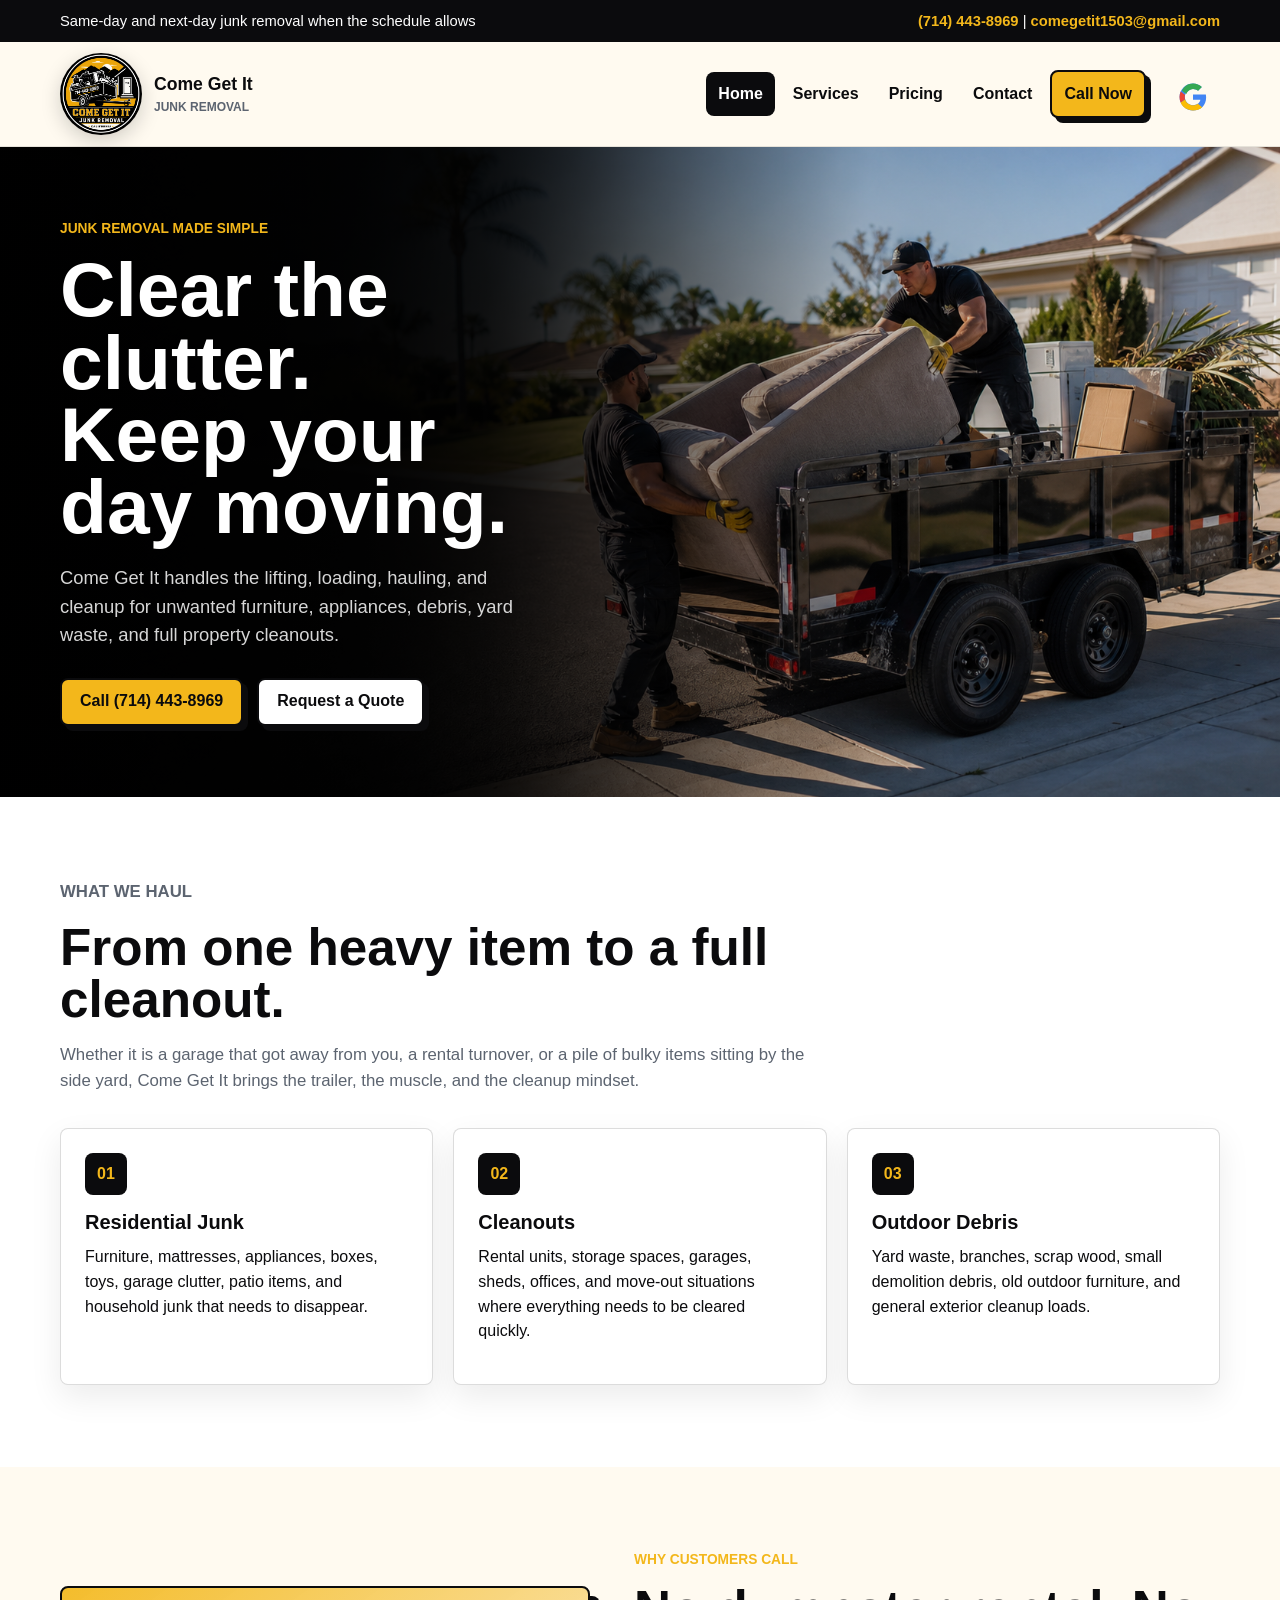
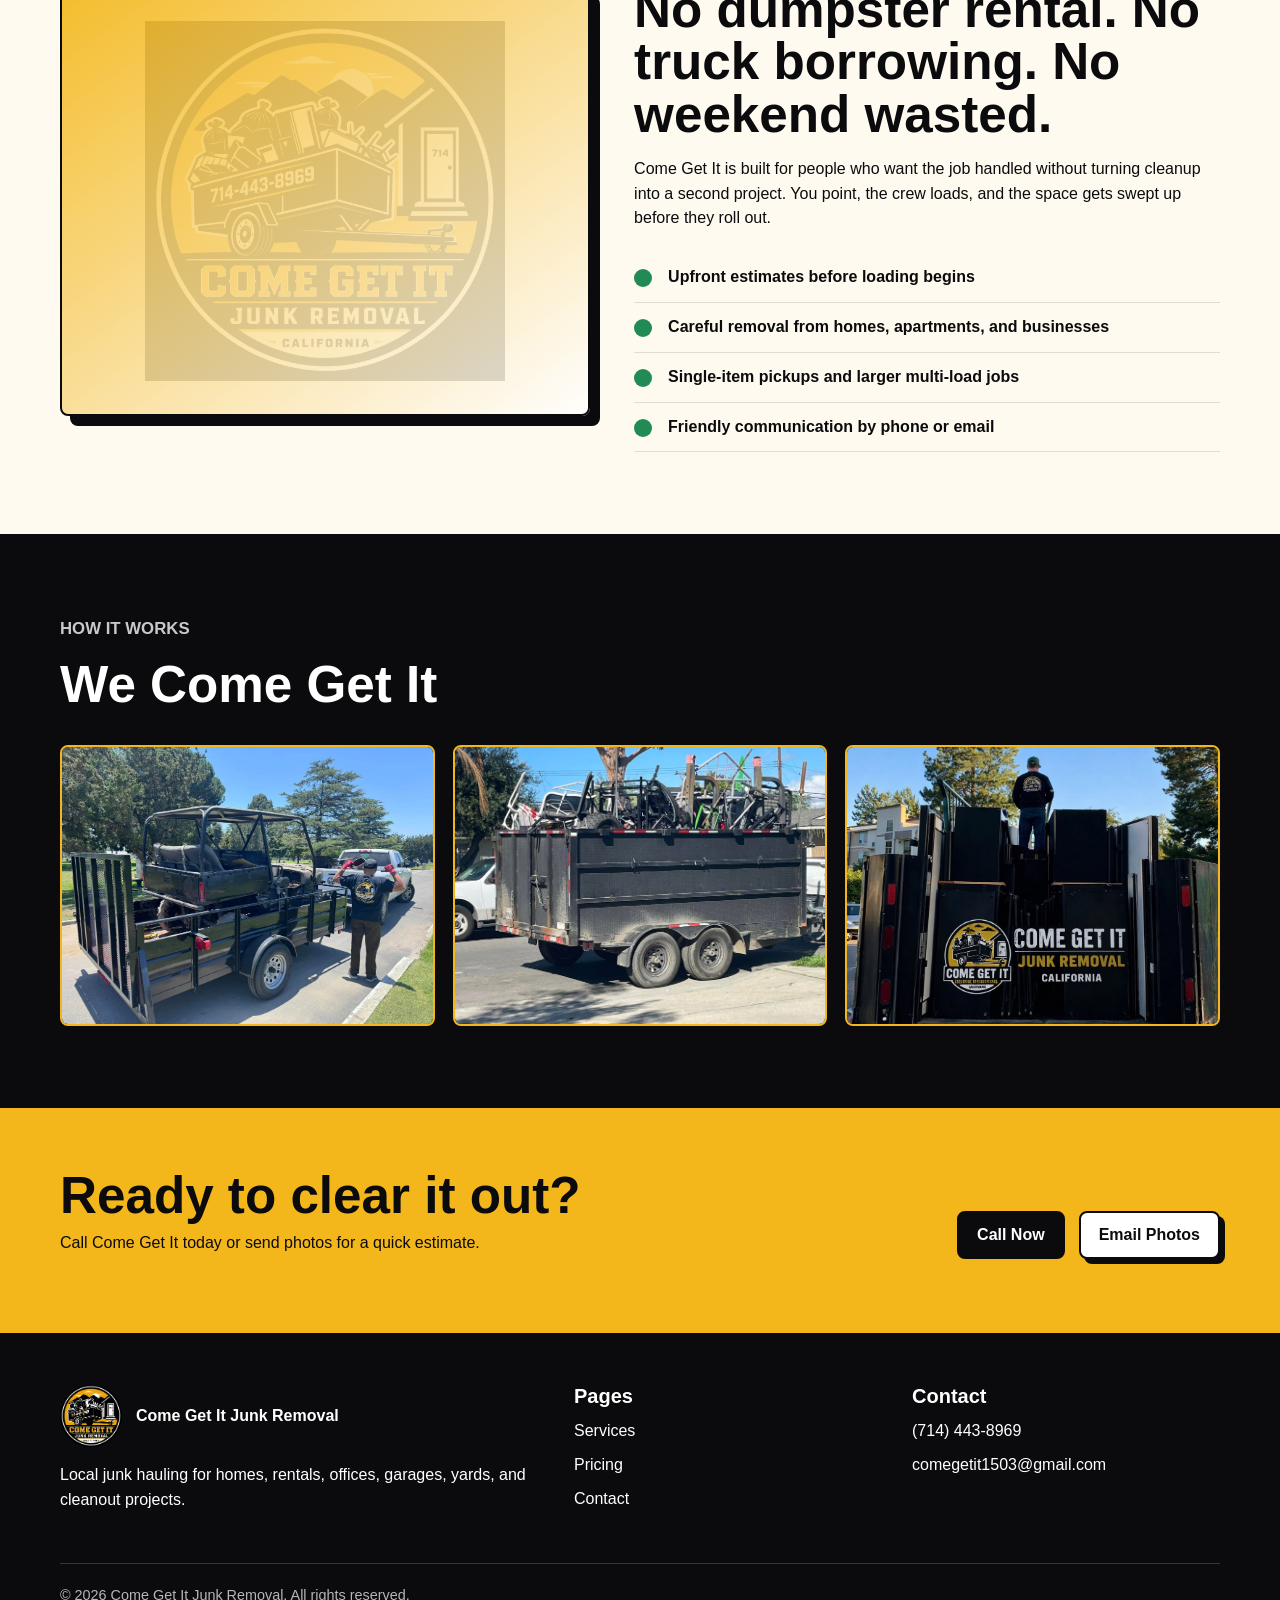
==== commit bd6fb789: "Add files via upload" ====
--- a/index.html
+++ b/index.html
@@ -96,7 +96,7 @@
         <div class="section-inner">
           <div class="section-head">
             <p class="eyebrow">How it works</p>
-            <h2>Three simple steps.</h2>
+            <h2>We Come Get It</h2>
           </div>
           <div class="photo-gallery" aria-label="Recent junk removal jobs">
             <img src="gallery-loaded-trailer.jpg" alt="Come Get It hauling a large utility vehicle" loading="lazy" />
